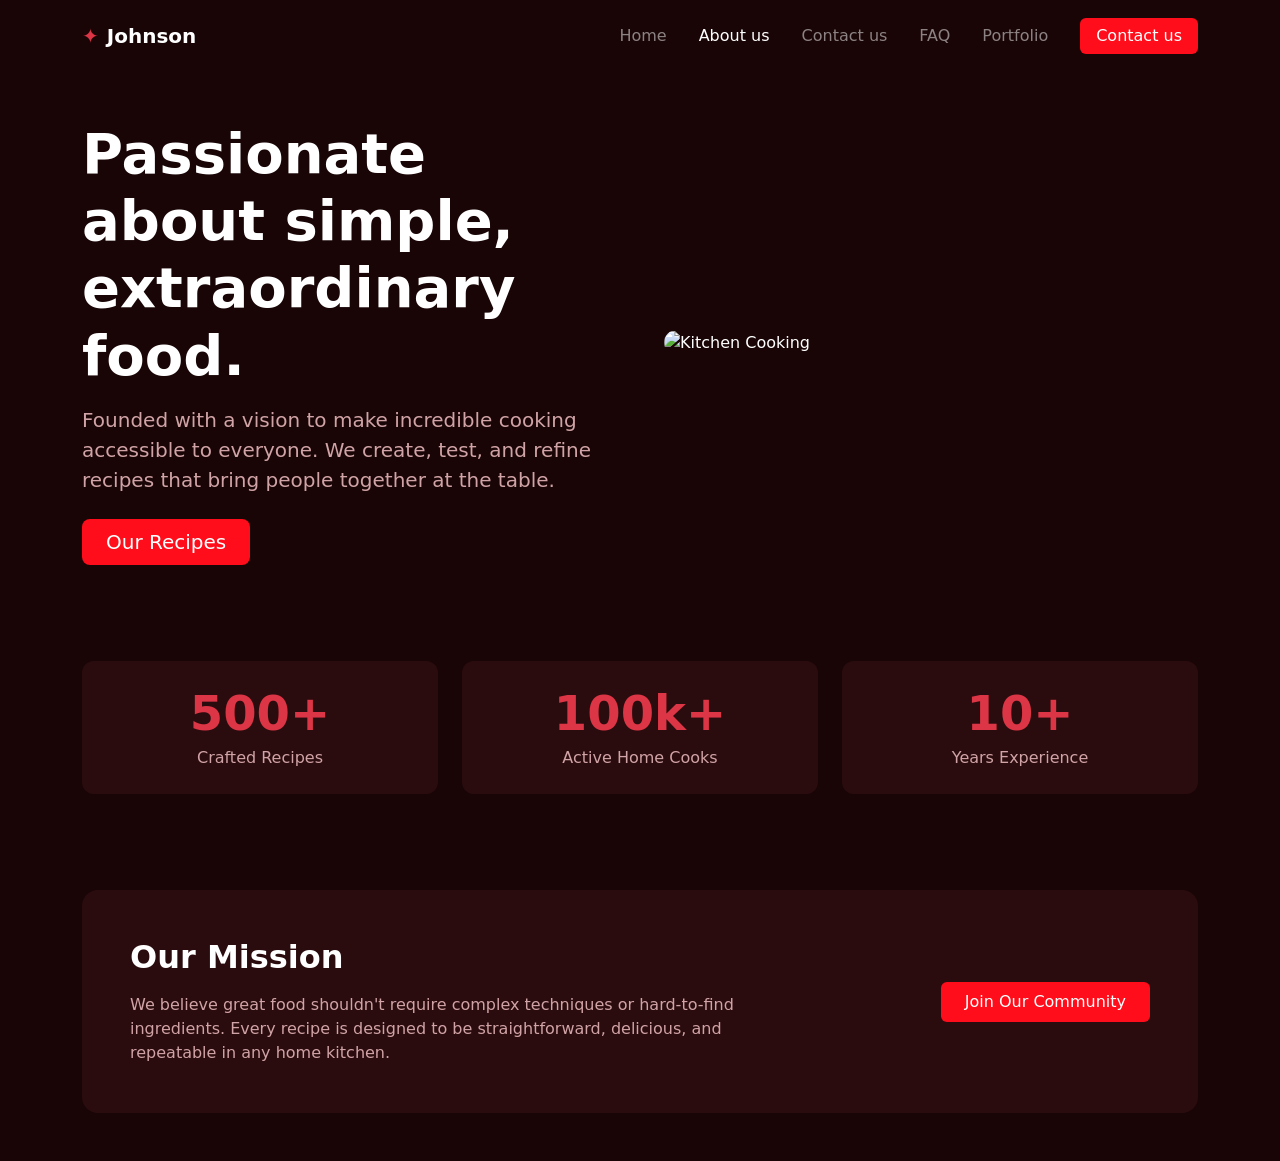
==== about-us.html @ 6812afaf "first" ====
<!DOCTYPE html>
<html lang="en">
<head>
  <meta charset="UTF-8" />
  <meta name="viewport" content="width=device-width, initial-scale=1.0" />
  <title>About Us - Johnson</title>
  <!-- Bootstrap 5 CSS -->
  <link href="https://cdn.jsdelivr.net/npm/bootstrap@5.3.2/dist/css/bootstrap.min.css" rel="stylesheet">
  <style>
    /* Theme Colors matching your design */
    :root {
      --bg-dark: #190506;       /* Main dark background */
      --card-bg: #2b0c0e;       /* Slightly lighter dark container */
      --accent-red: #ff0d1a;    /* Bright red highlight color */
      --text-muted: #d0a3a6;    /* Soft text color */
    }

    body {
      background-color: var(--bg-dark);
      color: #ffffff;
      font-family: system-ui, -apple-system, sans-serif;
    }

    .btn-red {
      background-color: var(--accent-red);
      color: #fff;
      border: none;
      font-weight: 500;
    }

    .btn-red:hover {
      background-color: #d1000d;
      color: #fff;
    }

    .bg-custom-card {
      background-color: var(--card-bg);
      border-radius: 16px;
    }

    .stat-card {
      background-color: var(--card-bg);
      border-radius: 12px;
      padding: 1.5rem;
    }

    .text-muted-custom {
      color: var(--text-muted);
    }
  </style>
</head>
<body>

  <!-- Navigation -->
  <nav class="navbar navbar-expand-lg navbar-dark py-3">
    <div class="container">
      <a class="navbar-brand fw-bold d-flex align-items-center gap-2" href="#">
        <span class="text-danger">✦</span> Johnson
      </a>
      <div class="collapse navbar-collapse" id="navbarNav">
        <ul class="navbar-nav ms-auto align-items-center gap-3">
          <li class="nav-item"><a class="nav-link text-white-50" href="index.html">Home</a></li>
          <li class="nav-item"><a class="nav-link active" href="about-us.html">About us</a></li>
          <li class="nav-item"><a class="nav-link text-white-50" href="contact-us.html">Contact us</a></li>
          <li class="nav-item"><a class="nav-link text-white-50" href="faq.html">FAQ</a></li>
          <li class="nav-item"><a class="nav-link text-white-50" href="portfolio.html">Portfolio</a></li>
          <li class="nav-item"><a class="btn btn-red px-3 ms-2" href="contact-us.html">Contact us</a></li>
        </ul>
      </div>
    </div>
  </nav>

  <!-- Hero Section -->
  <section class="py-5">
    <div class="container">
      <div class="row align-items-center g-5">
        <div class="col-lg-6">
          <h1 class="display-4 fw-bold mb-3">Passionate about simple, extraordinary food.</h1>
          <p class="lead text-muted-custom mb-4">
            Founded with a vision to make incredible cooking accessible to everyone. We create, test, and refine recipes that bring people together at the table.
          </p>
          <a href="#" class="btn btn-red btn-lg px-4">Our Recipes</a>
        </div>
        <div class="col-lg-6">
          <div class="overflow-hidden rounded-4">
            <img src="https://images.unsplash.com/photo-1555396273-367ea4eb4db5?auto=format&fit=crop&w=800&q=80" alt="Kitchen Cooking" class="img-fluid w-100" style="object-fit: cover; height: 380px;">
          </div>
        </div>
      </div>
    </div>
  </section>

  <!-- Key Highlights / Stats -->
  <section class="py-5">
    <div class="container">
      <div class="row g-4 text-center">
        <div class="col-md-4">
          <div class="stat-card">
            <h2 class="display-5 fw-bold text-danger mb-1">500+</h2>
            <p class="text-muted-custom mb-0">Crafted Recipes</p>
          </div>
        </div>
        <div class="col-md-4">
          <div class="stat-card">
            <h2 class="display-5 fw-bold text-danger mb-1">100k+</h2>
            <p class="text-muted-custom mb-0">Active Home Cooks</p>
          </div>
        </div>
        <div class="col-md-4">
          <div class="stat-card">
            <h2 class="display-5 fw-bold text-danger mb-1">10+</h2>
            <p class="text-muted-custom mb-0">Years Experience</p>
          </div>
        </div>
      </div>
    </div>
  </section>

  <!-- Our Mission Block -->
  <section class="py-5">
    <div class="container">
      <div class="p-4 p-md-5 bg-custom-card">
        <div class="row align-items-center g-4">
          <div class="col-lg-8">
            <h3 class="h2 fw-bold mb-3">Our Mission</h3>
            <p class="text-muted-custom mb-0">
              We believe great food shouldn't require complex techniques or hard-to-find ingredients. Every recipe is designed to be straightforward, delicious, and repeatable in any home kitchen.
            </p>
          </div>
          <div class="col-lg-4 text-lg-end">
            <a href="#" class="btn btn-red px-4 py-2">Join Our Community</a>
          </div>
        </div>
      </div>
    </div>
  </section>

  <!-- Bootstrap JS Bundle -->
  <script src="https://cdn.jsdelivr.net/npm/bootstrap@5.3.2/dist/js/bootstrap.bundle.min.js"></script>
</body>
</html>
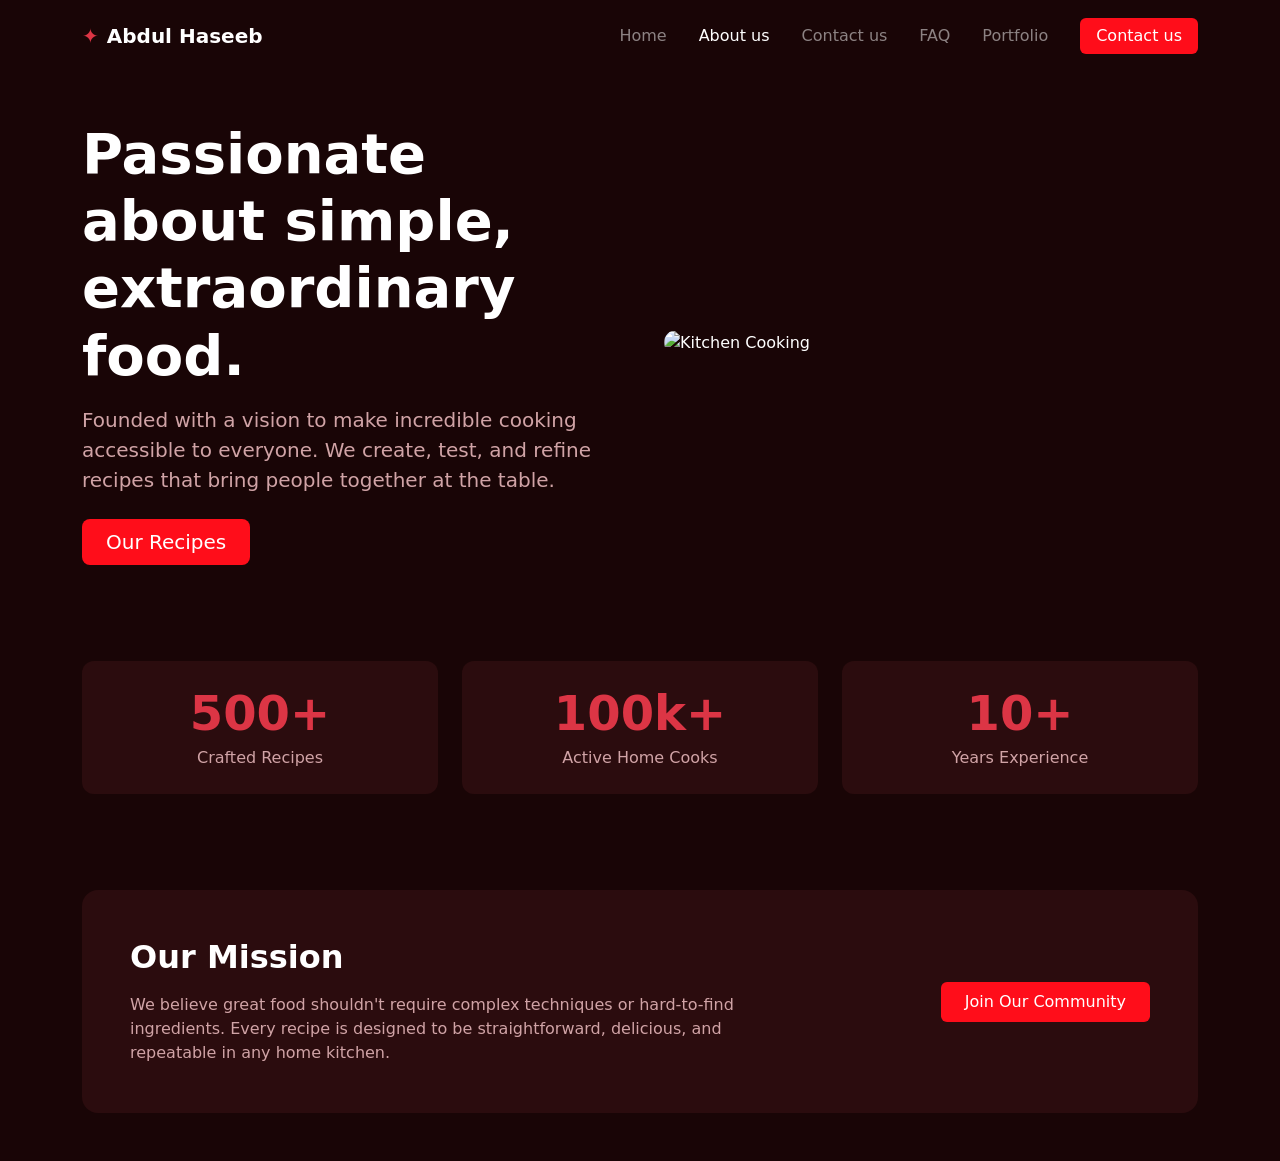
==== commit c12eb987: "NAME REPLACED" ====
--- a/about-us.html
+++ b/about-us.html
@@ -3,7 +3,7 @@
 <head>
   <meta charset="UTF-8" />
   <meta name="viewport" content="width=device-width, initial-scale=1.0" />
-  <title>About Us - Johnson</title>
+  <title>About Us - Abdul Haseeb</title>
   <!-- Bootstrap 5 CSS -->
   <link href="https://cdn.jsdelivr.net/npm/bootstrap@5.3.2/dist/css/bootstrap.min.css" rel="stylesheet">
   <style>
@@ -55,7 +55,7 @@
   <nav class="navbar navbar-expand-lg navbar-dark py-3">
     <div class="container">
       <a class="navbar-brand fw-bold d-flex align-items-center gap-2" href="#">
-        <span class="text-danger">✦</span> Johnson
+        <span class="text-danger">✦</span> Abdul Haseeb
       </a>
       <div class="collapse navbar-collapse" id="navbarNav">
         <ul class="navbar-nav ms-auto align-items-center gap-3">
